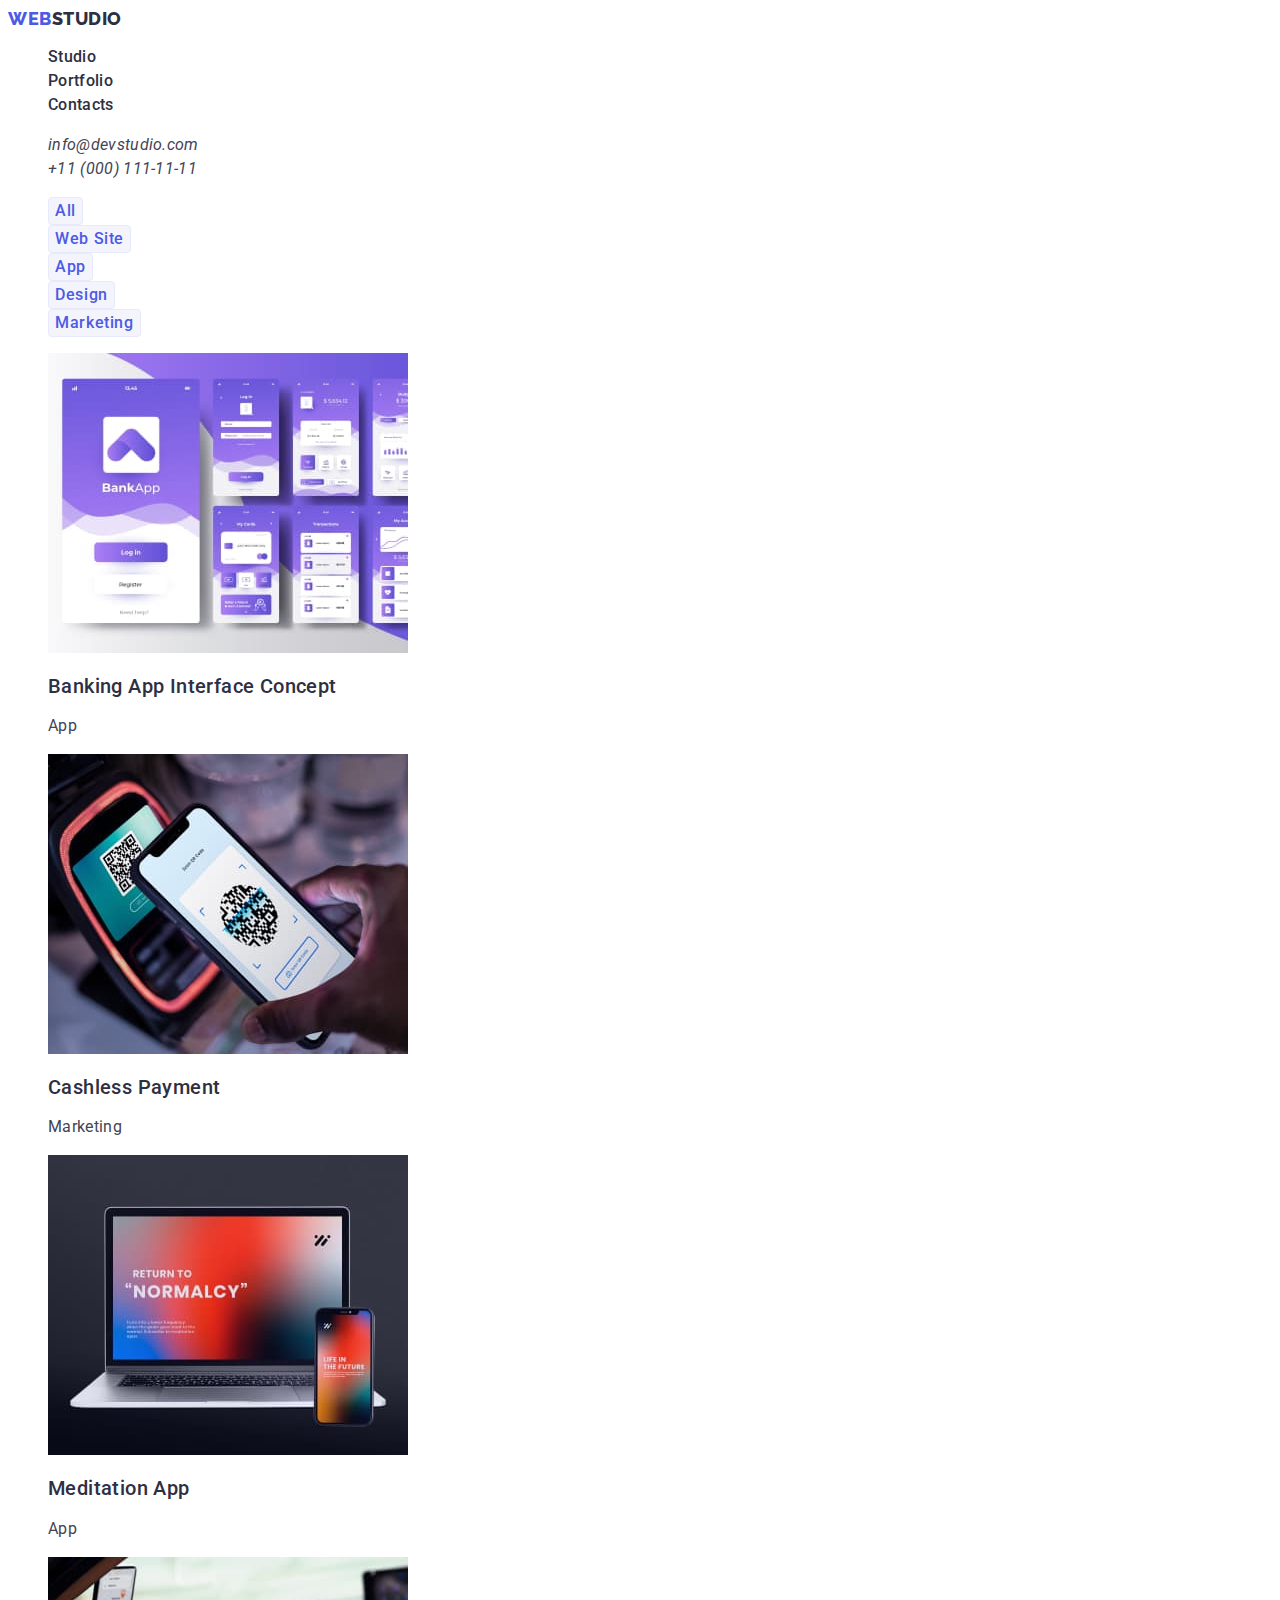
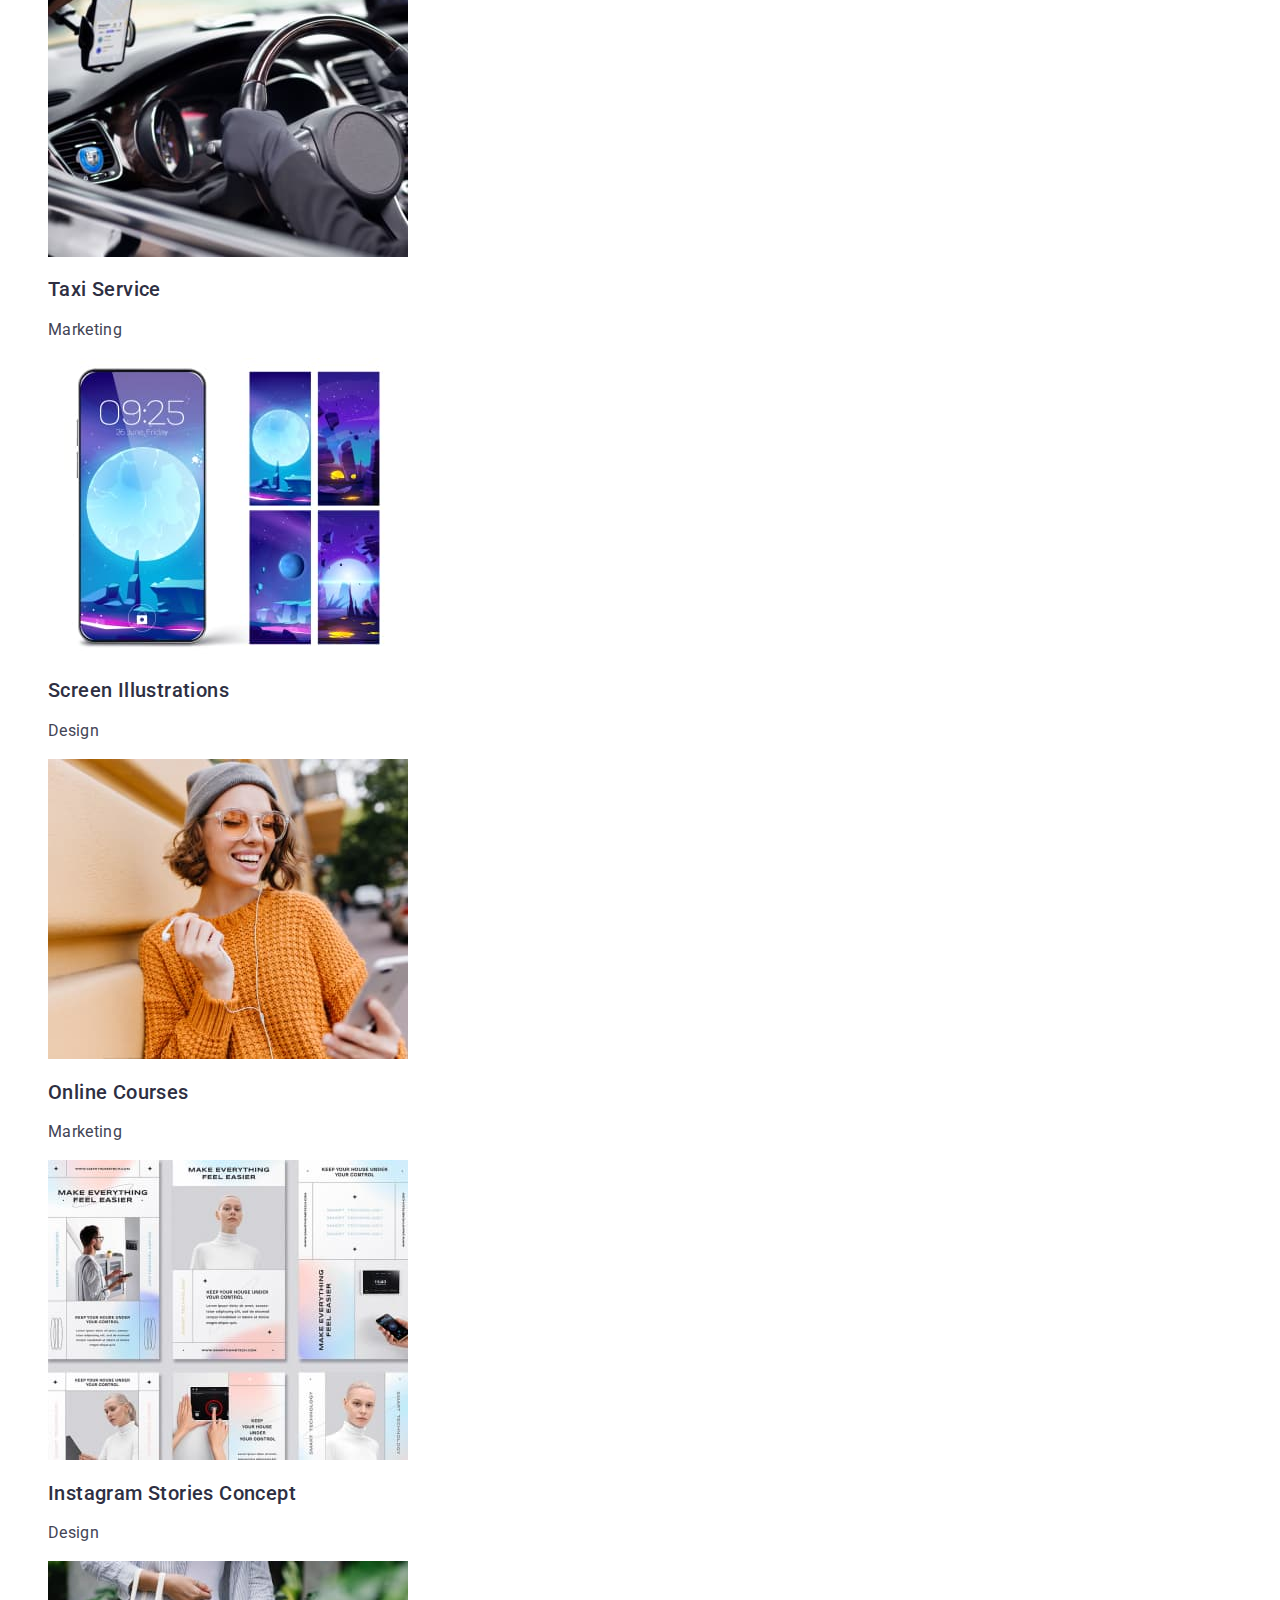
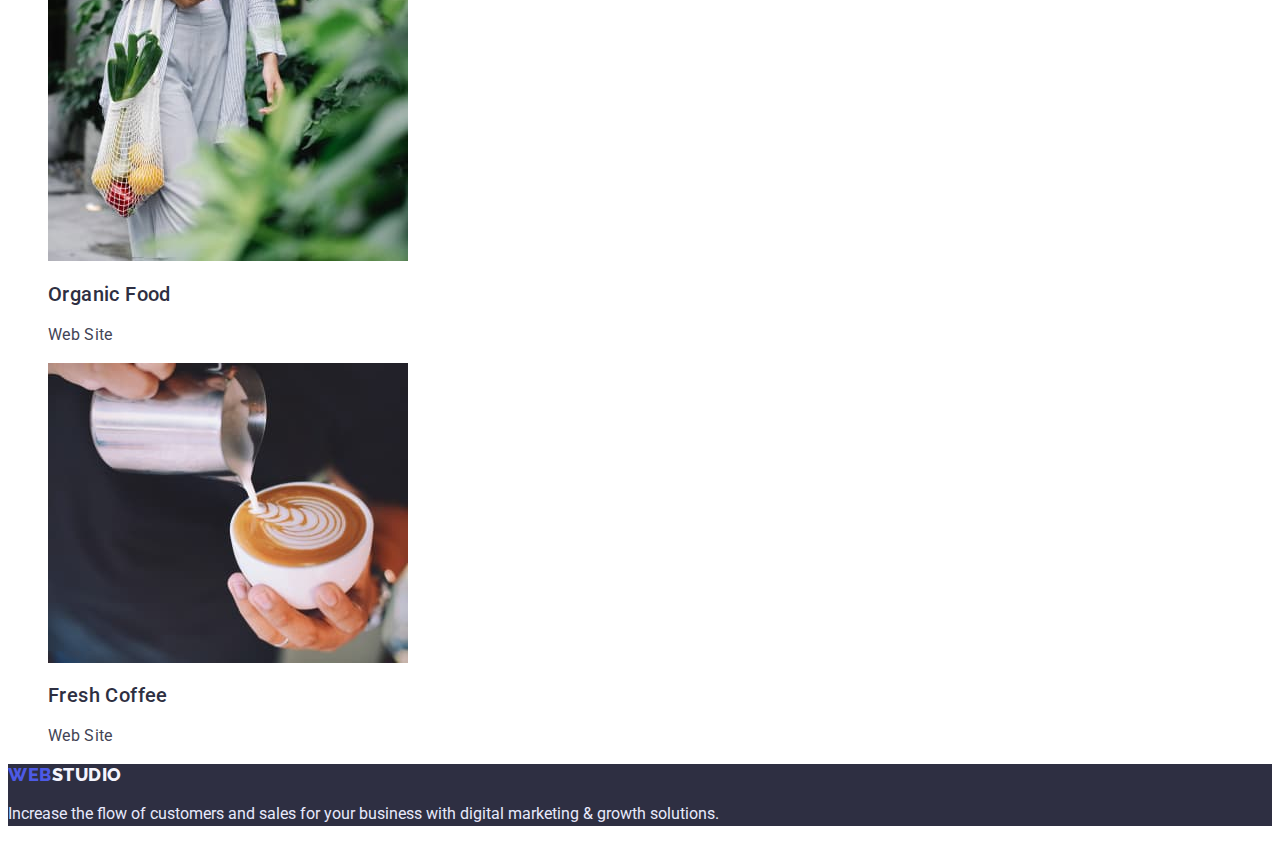
==== portfolio.html @ 69a49c0f "hw3" ====
<!DOCTYPE html>
<html lang="en">
  <head>
    <meta charset="UTF-8" />
    <meta http-equiv="X-UA-Compatible" content="IE=edge" />
    <meta name="viewport" content="width=device-width, initial-scale=1.0" />
    <title>HW</title>
    <link rel="preconnect" href="https://fonts.googleapis.com" />
    <link rel="preconnect" href="https://fonts.gstatic.com" crossorigin />
    <link
      href="https://fonts.googleapis.com/css2?family=Raleway:wght@800&family=Roboto:wght@400;500;700&display=swap"
      rel="stylesheet"
    />
    <link rel="stylesheet" href="./css/styles.css" />
  </head>
  <body>
    <header>
      <nav>
        <a class="logo link" href="./index.html"
          ><span class="web">Web</span><span class="studio">Studio</span></a
        >
        <ul class="header-list list">
          <li><a class="header-link link" href="./index.html">Studio</a></li>
          <li>
            <a class="header-link link" href="./portfolio.html">Portfolio</a>
          </li>
          <li><a class="header-link link" href="./index.html">Contacts</a></li>
        </ul>
      </nav>

      <address class="address">
        <ul class="nav-list list">
          <li class="address-list">
            <a class="header-nav link" href="mailto:info@devstudio.com"
              >info@devstudio.com</a
            >
          </li>
          <li class="address-list">
            <a class="header-nav link" href="tel:+110001111111"
              >+11 (000) 111-11-11</a
            >
          </li>
        </ul>
      </address>
    </header>
    <main>
      <section>
        <h1 hidden>Meditation App</h1>
        <ul class="btn-list list">
          <li>
            <button class="portfolio-btn" type="button">All</button>
          </li>
          <li>
            <button class="portfolio-btn" type="button">Web Site</button>
          </li>
          <li>
            <button class="portfolio-btn" type="button">App</button>
          </li>
          <li>
            <button class="portfolio-btn" type="button">Design</button>
          </li>
          <li>
            <button class="portfolio-btn" type="button">Marketing</button>
          </li>
        </ul>

        <ul class="portfolio-list list">
          <li>
            <a class="portfolio-img link" href="./portfolio.html"
              ><img
                src="./images/section11.jpg"
                alt="App"
                width="360"
                height="300"
              />
              <h2 class="portfolio-text">Banking App Interface Concept</h2>
              <p class="portfolio-p">App</p>
            </a>
          </li>
          <li>
            <a class="portfolio-img link" href="./portfolio.html"
              ><img
                src="./images/section12.jpg"
                alt="Marketing"
                width="360"
                height="300"
              />
              <h2 class="portfolio-text">Cashless Payment</h2>
              <p class="portfolio-p">Marketing</p></a
            >
          </li>
          <li>
            <a class="portfolio-img link" href="./portfolio.html"
              ><img
                src="./images/section13.jpg"
                alt="Meditation"
                width="360"
                height="300"
              />
              <h2 class="portfolio-text">Meditation App</h2>
              <p class="portfolio-p">App</p></a
            >
          </li>
          <li>
            <a class="portfolio-img link" href="./portfolio.html">
              <img
                src="./images/section21.jpg"
                alt="Taxi"
                width="360"
                height="300"
              />
              <h2 class="portfolio-text">Taxi Service</h2>
              <p class="portfolio-p">Marketing</p></a
            >
          </li>
          <li>
            <a class="portfolio-img link" href="./portfolio.html">
              <img
                src="./images/section22.jpg"
                alt="illustration"
                width="360"
                height="300"
              />
              <h2 class="portfolio-text">Screen Illustrations</h2>
              <p class="portfolio-p">Design</p></a
            >
          </li>
          <li>
            <a class="portfolio-img link" href="./portfolio.html"
              ><img
                src="./images/section23.jpg"
                alt="Courses"
                width="360"
                height="300"
              />
              <h2 class="portfolio-text">Online Courses</h2>
              <p class="portfolio-p">Marketing</p></a
            >
          </li>
          <li>
            <a class="portfolio-img link" href="./portfolio.html">
              <img
                src="./images/section31.jpg"
                alt="Stories Concept"
                width="360"
                height="300"
              />
              <h2 class="portfolio-text">Instagram Stories Concept</h2>
              <p class="portfolio-p">Design</p></a
            >
          </li>
          <li>
            <a class="portfolio-img link" href="./portfolio.html">
              <img
                src="./images/section32.jpg"
                alt="Organi Food"
                width="360"
                height="300"
              />
              <h2 class="portfolio-text">Organic Food</h2>
              <p class="portfolio-p">Web Site</p></a
            >
          </li>
          <li>
            <a class="portfolio-img link" href="./portfolio.html">
              <img
                src="./images/section33.jpg"
                alt="Cofee"
                width="360"
                height="300"
              />
              <h2 class="portfolio-text">Fresh Coffee</h2>
              <p class="portfolio-p">Web Site</p></a
            >
          </li>
        </ul>
      </section>
    </main>

    <footer class="footer">
      <a class="logo link" href="./index.html"
        ><span class="web">Web</span
        ><span class="studio-footer">Studio</span></a
      >
      <p class="footer-p">
        Increase the flow of customers and sales for your business with digital
        marketing & growth solutions.
      </p>
    </footer>
  </body>
</html>
---- css/styles.css ----
body {
  font-family: "Roboto", sans-serif;
  font-style: normal;
  color: #434455;
}

.link {
  text-decoration: none;
}

.list {
  list-style: none;
}

.header {
  font-style: normal;
}

.header-address {
  font-style: normal;
}

.logo {
  font-family: "Raleway", sans-serif;
  font-style: normal;
  font-weight: 800;
  font-size: 18px;
  line-height: 1.17;
  letter-spacing: 0.03em;
  text-transform: uppercase;
  color: #4d5ae5;
}

.studio {
  font-family: "Raleway", sans-serif;
  font-weight: 800;
  font-size: 18px;
  line-height: 1.17;
  letter-spacing: 0.03em;
  text-transform: uppercase;
  color: #2e2f42;
}

.header-link {
  font-weight: 500;
  font-size: 16px;
  line-height: 1.5;
  letter-spacing: 0.02em;
  color: #2e2f42;
}

.header-link:hover {
  color: #404bbf;
}

.header-link:focus {
  color: #404bbf;
}

.header-nav {
  font-weight: 400;
  font-size: 16px;
  line-height: 1.5;
  letter-spacing: 0.02em;
  color: #434455;
}

.header-nav:hover {
  color: #404bbf;
}

.header-nav:focus {
  color: #404bbf;
}

.hero {
  background-color: #2e2f42;
}
.hero-tittle {
  font-weight: 700;
  font-size: 56px;
  line-height: 1.07;
  letter-spacing: 0.02em;
  text-align: center;
  color: #ffffff;
}
.btn-hero {
  font-family:"Roboto",sans-serif;
  font-weight: 500;
  font-size: 16px;
  line-height: 1.5;
  display: flex;
  align-items: center;
  letter-spacing: 0.04em;
  cursor: pointer;
  color: #ffffff;
  background-color: #4d5ae5;
  box-shadow: 0px 4px 4px rgba(0, 0, 0, 0.15);
  border-radius: 4px;
}

.btn-hero:is(:hover, :focus) {
  background-color: #404bbf;
}

.strat-tittle {
  font-weight: 500;
  font-size: 20px;
  line-height: 1.2;
  letter-spacing: 0.02em;
  color: #2e2f42;
}

.strat-p {
  font-weight: 400;
  font-size: 16px;
  line-height: 1.5;
  letter-spacing: 0.02em;
  color: #434455;
}

.what-tittle {
  font-weight: 700;
  font-size: 36px;
  line-height: 1.11;
  letter-spacing: 0.02em;
  text-align: center;
  text-transform: capitalize;
  color: #2e2f42;
}

.team {
  background-color: #f4f4fd;
}

.team-list-tittle {
  background: #ffffff;
  box-shadow: 0px 1px 6px rgba(46, 47, 66, 0.08),
    0px 1px 1px rgba(46, 47, 66, 0.16), 0px 2px 1px rgba(46, 47, 66, 0.08);
  border-radius: 0px 0px 4px 4px;
}

.team-tittle {
  font-weight: 700;
  font-size: 36px;
  line-height: 1.11;
  text-align: center;
  letter-spacing: 0.02em;
  text-transform: capitalize;
  color: #2e2f42;
}

.team-name {
  font-weight: 500;
  font-size: 20px;
  line-height: 1.2;
  letter-spacing: 0.02em;
  color: #2e2f42;
}

.team-p {
  font-weight: 400;
  font-size: 16px;
  line-height: 1.5;
  letter-spacing: 0.02em;
  color: #434455;
}

.footer {
  background-color: #2e2f42;
}

.studio-footer {
  font-weight: 800;
  font-size: 18px;
  line-height: 1.16;
  color: #f4f4fd;
}

.footer-p {
  font-weight: 400;
  font-size: 16px;
  line-height: 1.5;
  color: #e7e9fc;
}

.portfolio-btn {
  font-family:"Roboto",sans-serif;
  font-weight: 500;
  font-size: 16px;
  line-height: 1.5;
  letter-spacing: 0.04em;
  cursor: pointer;
  color: #4d5ae5;
  background: #f4f4fd;
  border: 1px solid #e7e9fc;
  border-radius: 4px;
}

.portfolio-btn:is(:hover, :focus) {
  color: #f4f4fd;
  background-color: #404bbf;
}

.portfolio-text {
  font-weight: 500;
  font-size: 20px;
  line-height: 1.2;
  letter-spacing: 0.02em;
  color: #2e2f42;
}

.portfolio-p {
  font-weight: 400;
  font-size: 16px;
  line-height: 1.5;
  letter-spacing: 0.02em;
  color: #434455;
}

.meditation-tittle {
  letter-spacing: 0.02em;
}
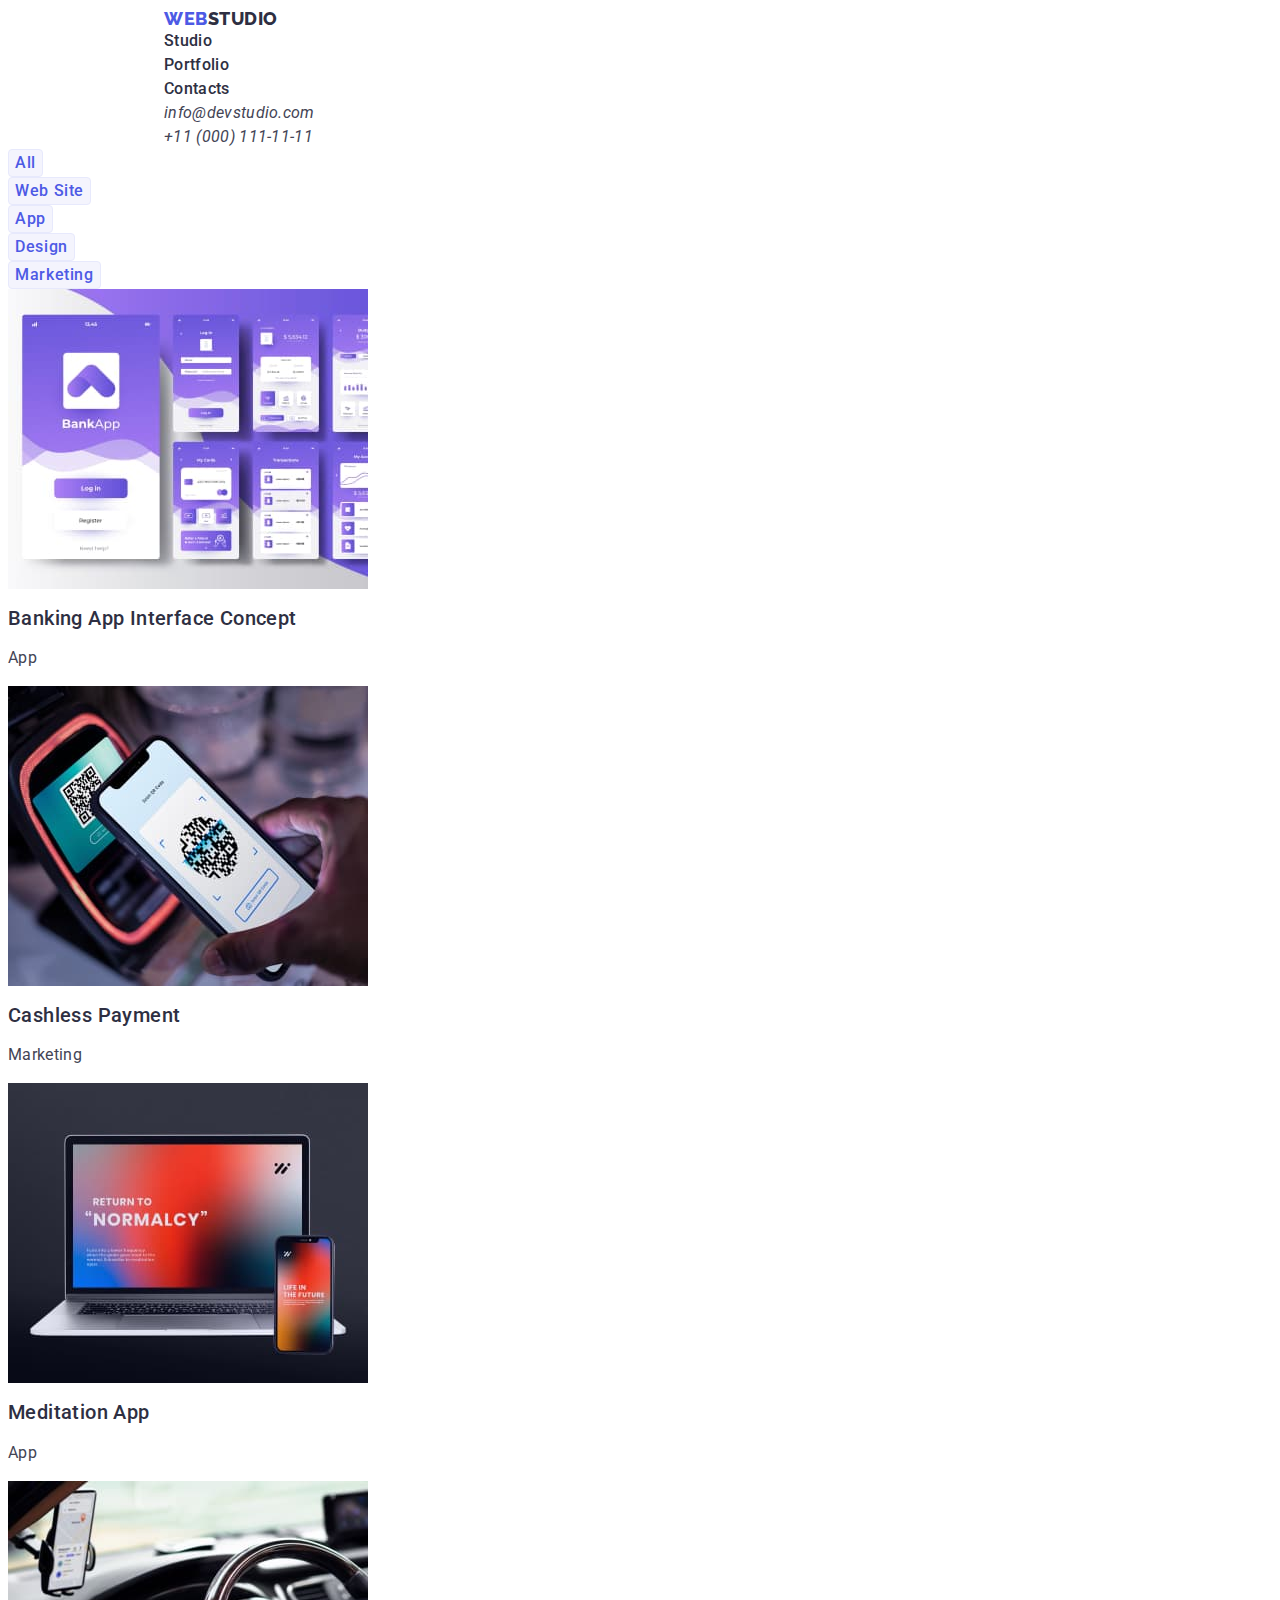
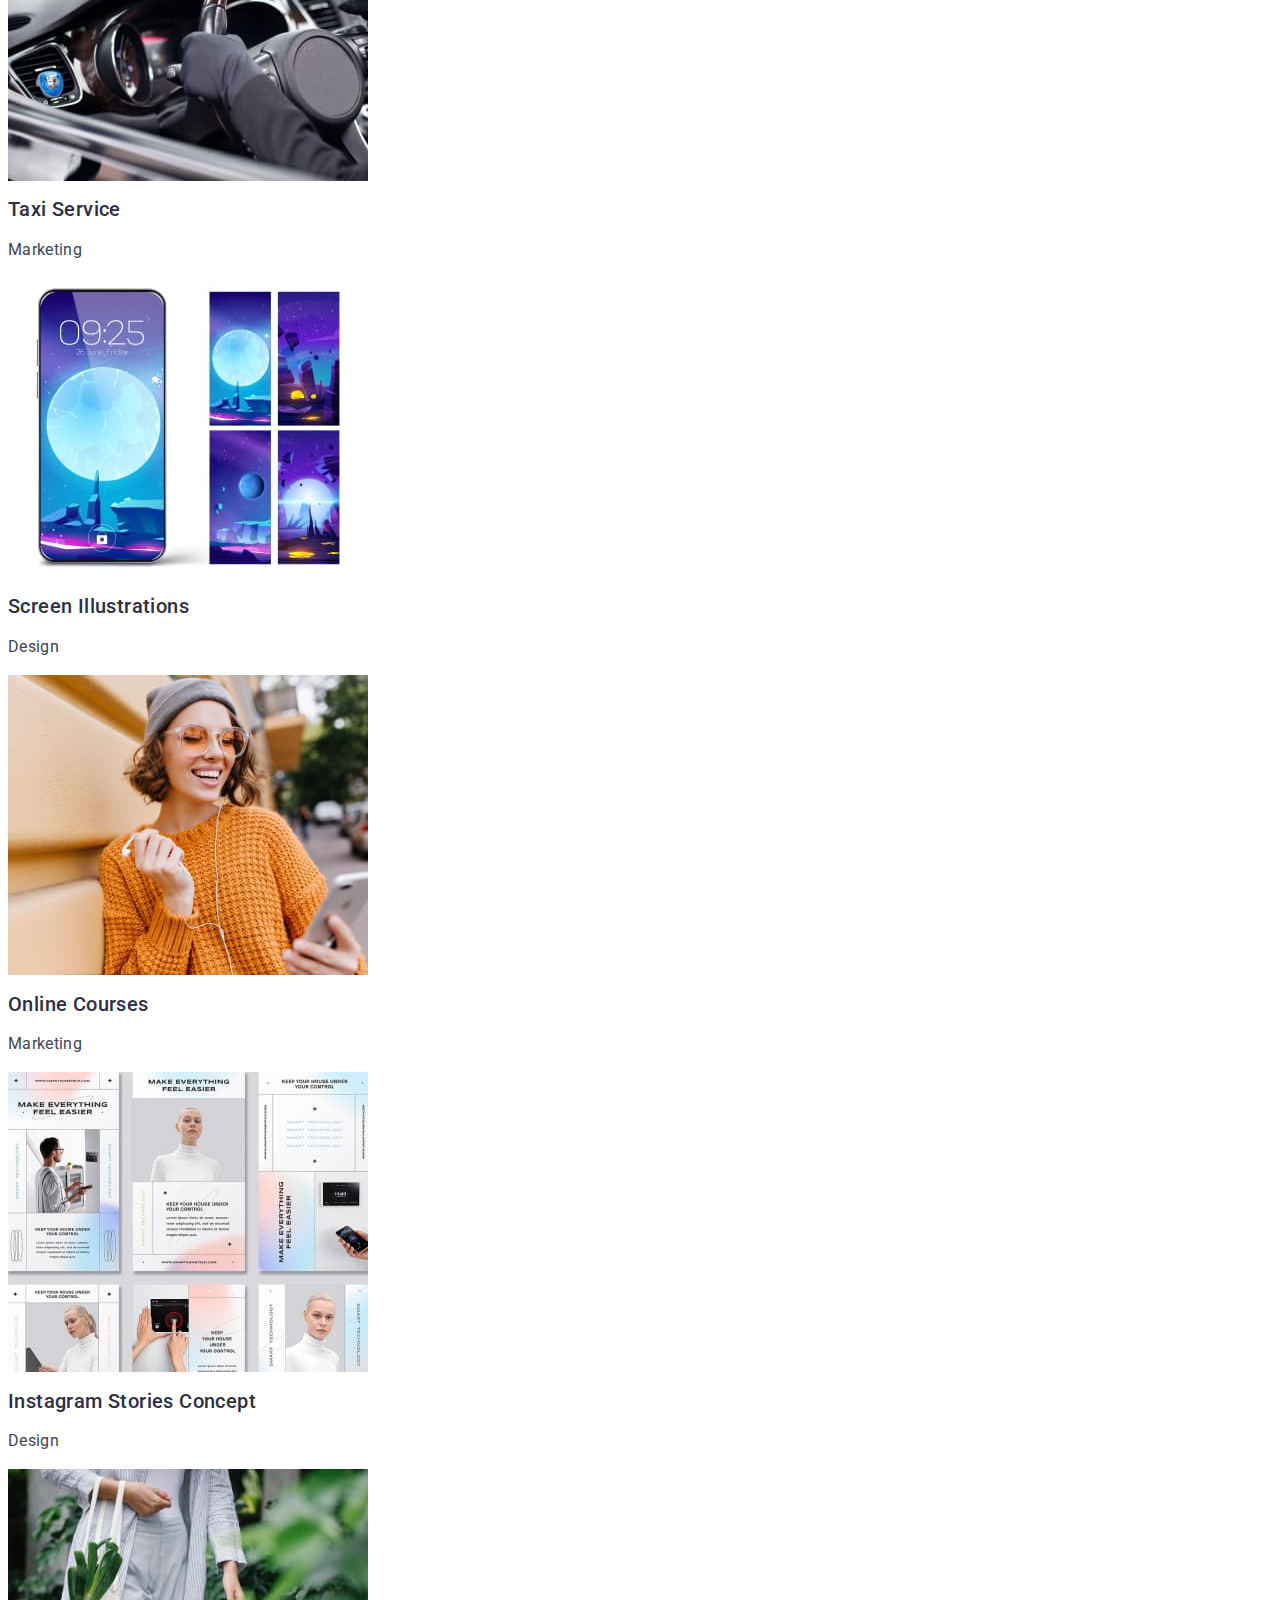
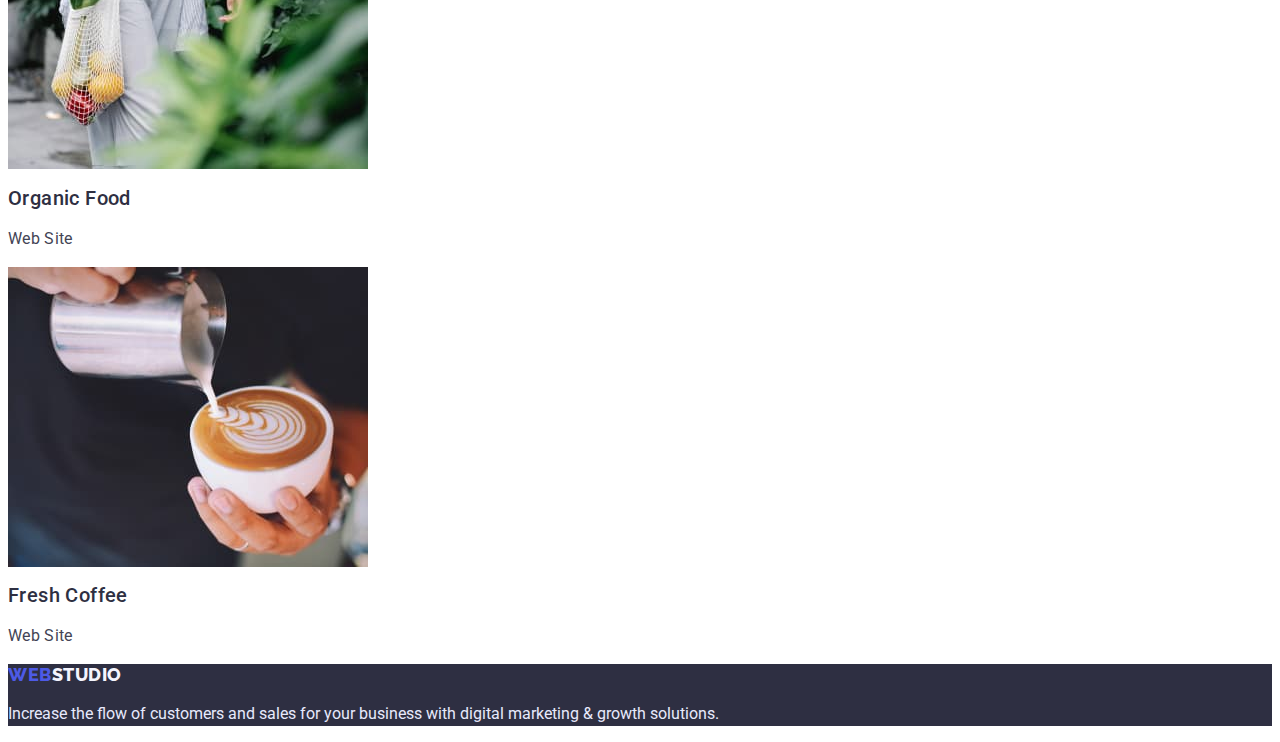
==== commit 6ba3cb97: "hw3" ====
--- a/portfolio.html
+++ b/portfolio.html
@@ -15,6 +15,7 @@
   </head>
   <body>
     <header>
+      <div class="container">
       <nav>
         <a class="logo link" href="./index.html"
           ><span class="web">Web</span><span class="studio">Studio</span></a
@@ -42,6 +43,7 @@
           </li>
         </ul>
       </address>
+    </div>
     </header>
     <main>
       <section>
--- a/css/styles.css
+++ b/css/styles.css
@@ -12,8 +12,32 @@
   list-style: none;
 }
 
+p, h1, h2, h3, h4, h5, h6, {
+  margin: 0;
+}
+
+ul {
+  padding-left: 0;
+  margin: 0;
+}
+
+img {
+  display: block;
+}
+                                               /*ПАДИНГИ!!!!!*/
+.container {
+  width: 1440px;
+  padding-left: 156px;
+  padding-right: 156px;
+  margin-right: 0 auto;
+  margin-left: 0 auto;
+}
+
+
 .header {
   font-style: normal;
+  padding-top: 24px;
+  padding-bottom: 24px;
 }
 
 .header-address {
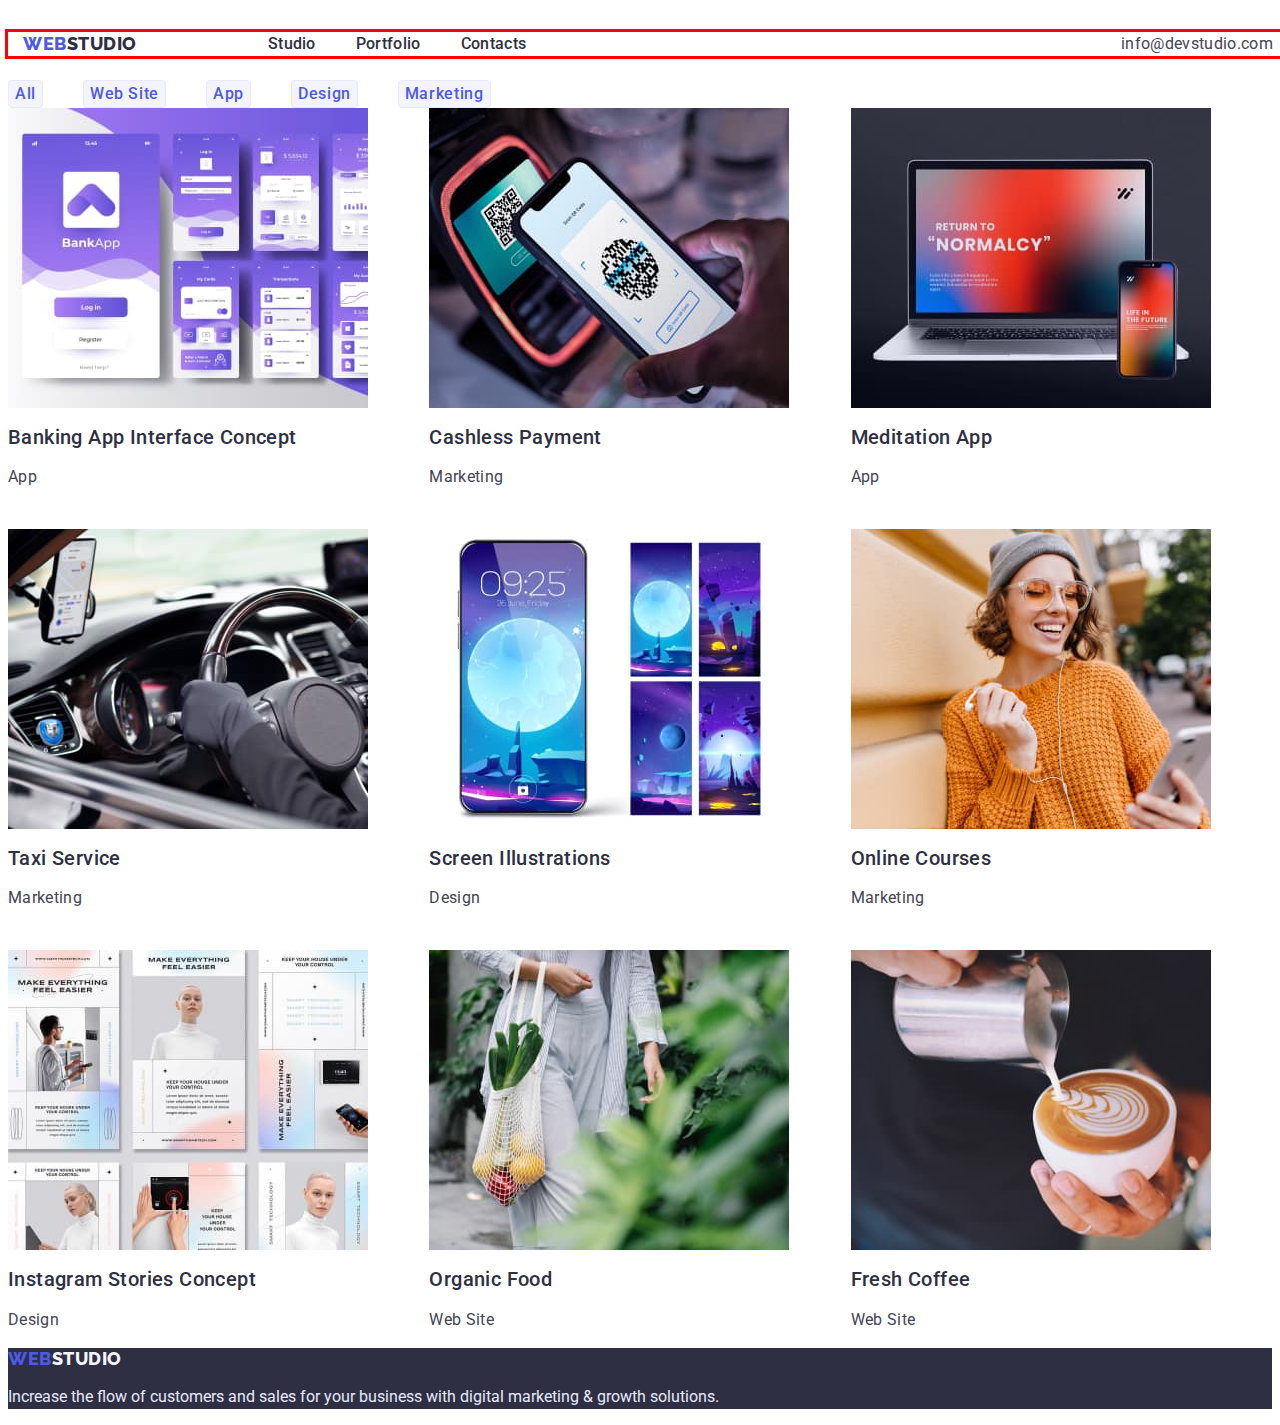
==== commit 1aabcbe4: "hw3" ====
--- a/portfolio.html
+++ b/portfolio.html
@@ -14,9 +14,9 @@
     <link rel="stylesheet" href="./css/styles.css" />
   </head>
   <body>
-    <header>
-      <div class="container">
-      <nav>
+    <header class="header">
+      <div class="container header-cont">
+      <nav class="nav">
         <a class="logo link" href="./index.html"
           ><span class="web">Web</span><span class="studio">Studio</span></a
         >
@@ -29,7 +29,7 @@
         </ul>
       </nav>
 
-      <address class="address">
+      <address class="header-address">
         <ul class="nav-list list">
           <li class="address-list">
             <a class="header-nav link" href="mailto:info@devstudio.com"
@@ -67,7 +67,7 @@
         </ul>
 
         <ul class="portfolio-list list">
-          <li>
+          <li class="portfolio-list-item">
             <a class="portfolio-img link" href="./portfolio.html"
               ><img
                 src="./images/section11.jpg"
@@ -79,7 +79,7 @@
               <p class="portfolio-p">App</p>
             </a>
           </li>
-          <li>
+          <li class="portfolio-list-item">
             <a class="portfolio-img link" href="./portfolio.html"
               ><img
                 src="./images/section12.jpg"
@@ -91,7 +91,7 @@
               <p class="portfolio-p">Marketing</p></a
             >
           </li>
-          <li>
+          <li class="portfolio-list-item">
             <a class="portfolio-img link" href="./portfolio.html"
               ><img
                 src="./images/section13.jpg"
@@ -103,7 +103,7 @@
               <p class="portfolio-p">App</p></a
             >
           </li>
-          <li>
+          <li class="portfolio-list-item">
             <a class="portfolio-img link" href="./portfolio.html">
               <img
                 src="./images/section21.jpg"
@@ -115,7 +115,7 @@
               <p class="portfolio-p">Marketing</p></a
             >
           </li>
-          <li>
+          <li class="portfolio-list-item">
             <a class="portfolio-img link" href="./portfolio.html">
               <img
                 src="./images/section22.jpg"
@@ -127,7 +127,7 @@
               <p class="portfolio-p">Design</p></a
             >
           </li>
-          <li>
+          <li class="portfolio-list-item">
             <a class="portfolio-img link" href="./portfolio.html"
               ><img
                 src="./images/section23.jpg"
@@ -139,7 +139,7 @@
               <p class="portfolio-p">Marketing</p></a
             >
           </li>
-          <li>
+          <li class="portfolio-list-item">
             <a class="portfolio-img link" href="./portfolio.html">
               <img
                 src="./images/section31.jpg"
@@ -151,7 +151,7 @@
               <p class="portfolio-p">Design</p></a
             >
           </li>
-          <li>
+          <li class="portfolio-list-item">
             <a class="portfolio-img link" href="./portfolio.html">
               <img
                 src="./images/section32.jpg"
@@ -163,7 +163,7 @@
               <p class="portfolio-p">Web Site</p></a
             >
           </li>
-          <li>
+          <li class="portfolio-list-item">
             <a class="portfolio-img link" href="./portfolio.html">
               <img
                 src="./images/section33.jpg"
--- a/css/styles.css
+++ b/css/styles.css
@@ -24,13 +24,13 @@
 img {
   display: block;
 }
-                                               /*ПАДИНГИ!!!!!*/
+
 .container {
   width: 1440px;
-  padding-left: 156px;
-  padding-right: 156px;
-  margin-right: 0 auto;
-  margin-left: 0 auto;
+  padding-left: 15px;
+  padding-right: 15px;
+  margin: 0 auto;
+  outline: solid red;
 }
 
 
@@ -40,8 +40,22 @@
   padding-bottom: 24px;
 }
 
+.header-address-item{
+  display: flex;
+}
+
 .header-address {
-  font-style: normal;
+
+}
+
+.header-cont {
+  display: flex;
+}
+
+.nav {
+  display: flex;
+  align-items: center;
+margin-right: auto;
 }
 
 .logo {
@@ -53,6 +67,7 @@
   letter-spacing: 0.03em;
   text-transform: uppercase;
   color: #4d5ae5;
+  margin-right: 131px;
 }
 
 .studio {
@@ -65,6 +80,11 @@
   color: #2e2f42;
 }
 
+.list {
+  display: flex;
+  gap: 40px;
+}
+
 .header-link {
   font-weight: 500;
   font-size: 16px;
@@ -97,24 +117,43 @@
   color: #404bbf;
 }
 
+.header-address {
+  font-family: 'Roboto';
+font-style: normal;
+font-weight: 400;
+font-size: 16px;
+line-height: 24px;
+letter-spacing: 0.02em;
+color: #434455;
+}
+
 .hero {
   background-color: #2e2f42;
+  margin: 0 auto;
+  padding-top: 188px;
+  padding-bottom: 292px;
 }
 .hero-tittle {
+  max-width: 496px;
   font-weight: 700;
   font-size: 56px;
   line-height: 1.07;
   letter-spacing: 0.02em;
+  color: #ffffff;
   text-align: center;
-  color: #ffffff;
-}
+  margin: 0 auto;
+}
+
 .btn-hero {
   font-family:"Roboto",sans-serif;
-  font-weight: 500;
-  font-size: 16px;
-  line-height: 1.5;
-  display: flex;
-  align-items: center;
+  display: block;
+  margin: 0 auto;
+  margin-top: 48px;
+  min-width: 169px;
+  height: 56px;
+  font-weight: 500;
+  font-size: 16px;
+  line-height: 1.5;
   letter-spacing: 0.04em;
   cursor: pointer;
   color: #ffffff;
@@ -127,6 +166,11 @@
   background-color: #404bbf;
 }
 
+.strategy {
+  padding-top: 120px;
+  padding-bottom: 120px;
+}
+
 .strat-tittle {
   font-weight: 500;
   font-size: 20px;
@@ -135,22 +179,46 @@
   color: #2e2f42;
 }
 
+.strat-list {
+  gap: 24px;
+  justify-content: center;
+
+}
+
+.strat-list-item {
+  max-width: 264px;
+}
+
 .strat-p {
   font-weight: 400;
   font-size: 16px;
   line-height: 1.5;
   letter-spacing: 0.02em;
   color: #434455;
+}
+
+.what {
+  padding-bottom: 120px;
 }
 
 .what-tittle {
   font-weight: 700;
   font-size: 36px;
+  margin-bottom: 72px;
   line-height: 1.11;
   letter-spacing: 0.02em;
   text-align: center;
   text-transform: capitalize;
   color: #2e2f42;
+}
+
+.what-list {
+  gap: 24px;
+  justify-content: center;
+}
+
+.what-list-item {
+ 
 }
 
 .team {
@@ -162,9 +230,12 @@
   box-shadow: 0px 1px 6px rgba(46, 47, 66, 0.08),
     0px 1px 1px rgba(46, 47, 66, 0.16), 0px 2px 1px rgba(46, 47, 66, 0.08);
   border-radius: 0px 0px 4px 4px;
+  margin-bottom: 120px;
 }
 
 .team-tittle {
+  padding-top: 120px;
+  padding-bottom: 72px;
   font-weight: 700;
   font-size: 36px;
   line-height: 1.11;
@@ -174,7 +245,16 @@
   color: #2e2f42;
 }
 
+.team-list {
+  justify-content: center;
+  gap: 24px;
+}
+
 .team-name {
+  display: flex;
+  flex-direction: column;
+  justify-content: center;
+  align-items: center;
   font-weight: 500;
   font-size: 20px;
   line-height: 1.2;
@@ -183,6 +263,10 @@
 }
 
 .team-p {
+  display: flex;
+  flex-direction: column;
+  justify-content: center;
+  align-items: center;
   font-weight: 400;
   font-size: 16px;
   line-height: 1.5;
@@ -193,6 +277,7 @@
 .footer {
   background-color: #2e2f42;
 }
+
 
 .studio-footer {
   font-weight: 800;
@@ -202,10 +287,16 @@
 }
 
 .footer-p {
+  max-width: 264;
   font-weight: 400;
   font-size: 16px;
   line-height: 1.5;
   color: #e7e9fc;
+}
+
+.btn-list {
+
+  margin: 0 auto;
 }
 
 .portfolio-btn {
@@ -221,6 +312,17 @@
   border-radius: 4px;
 }
 
+
+.portfolio-list {
+display: flex;
+flex-wrap: wrap;
+gap: 24px;
+}
+
+.portfolio-list-item {
+  width: calc((100% - 72px) / 3);
+}
+
 .portfolio-btn:is(:hover, :focus) {
   color: #f4f4fd;
   background-color: #404bbf;
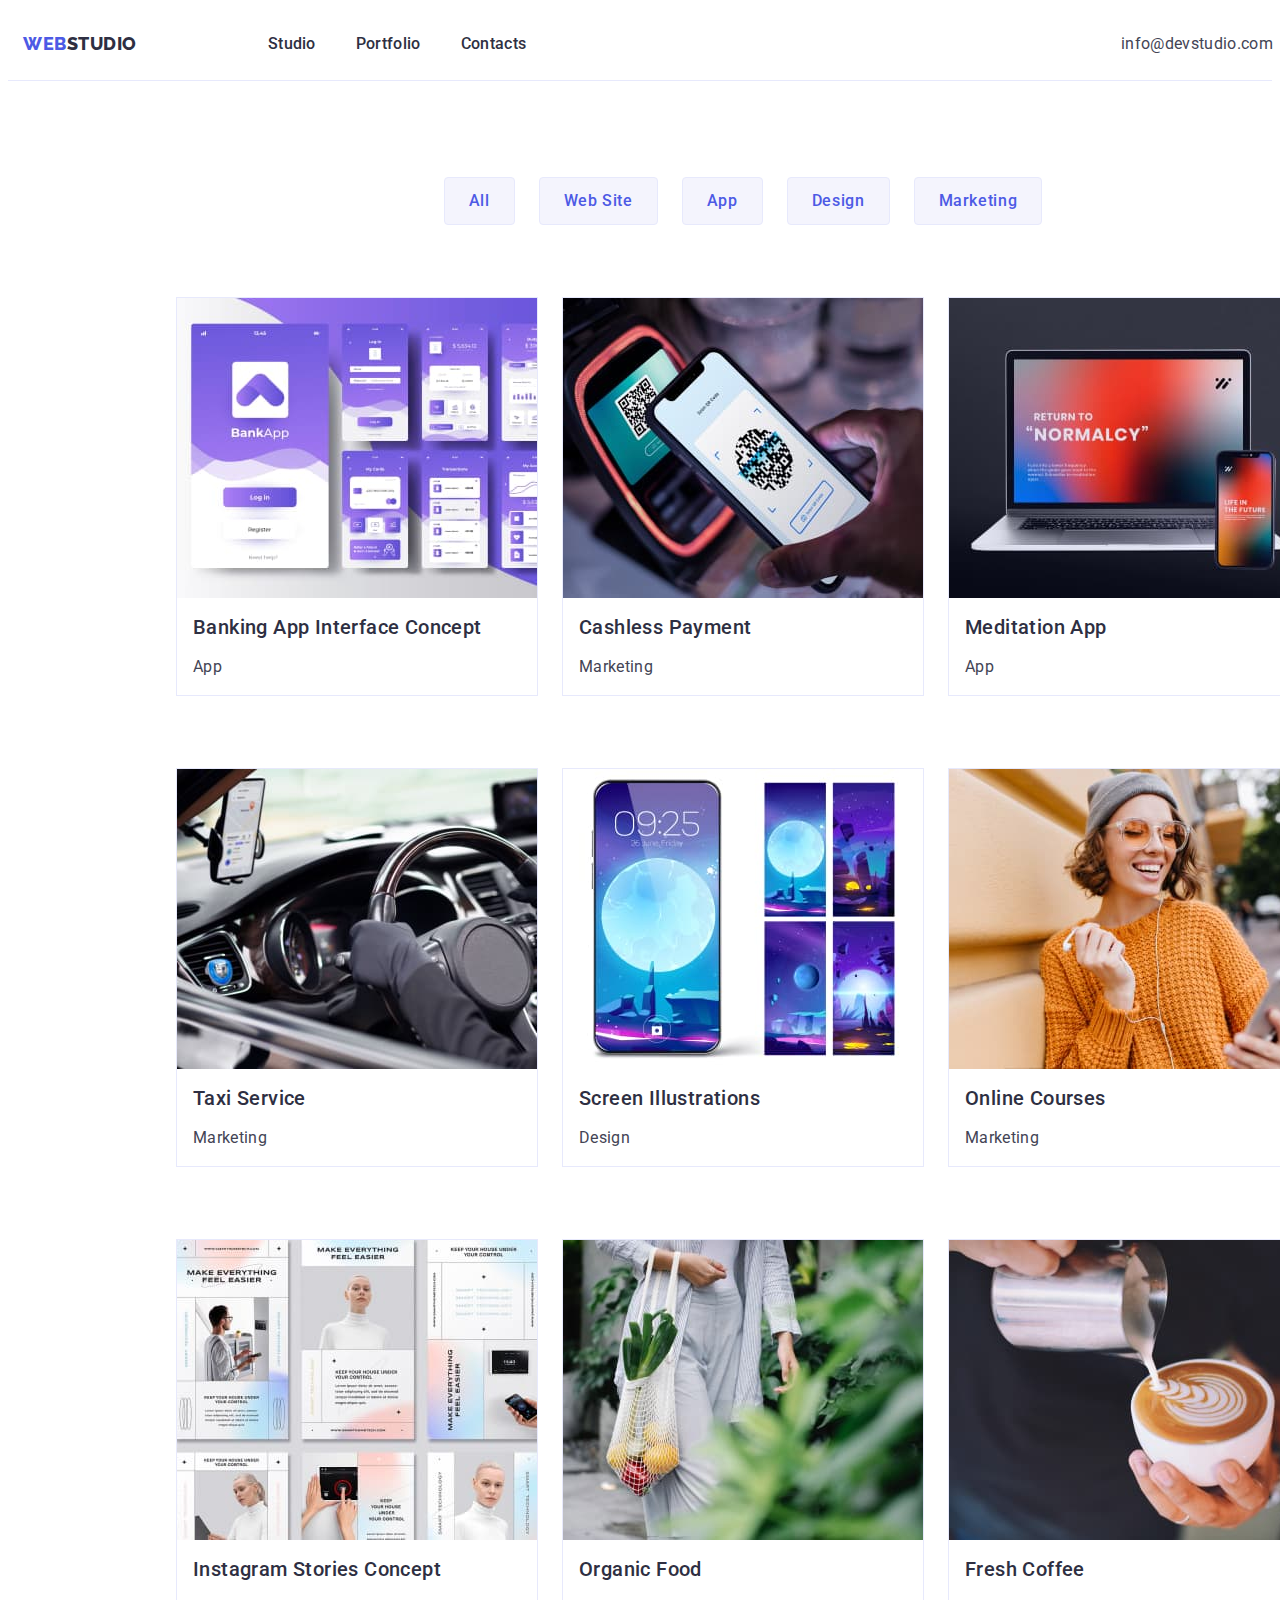
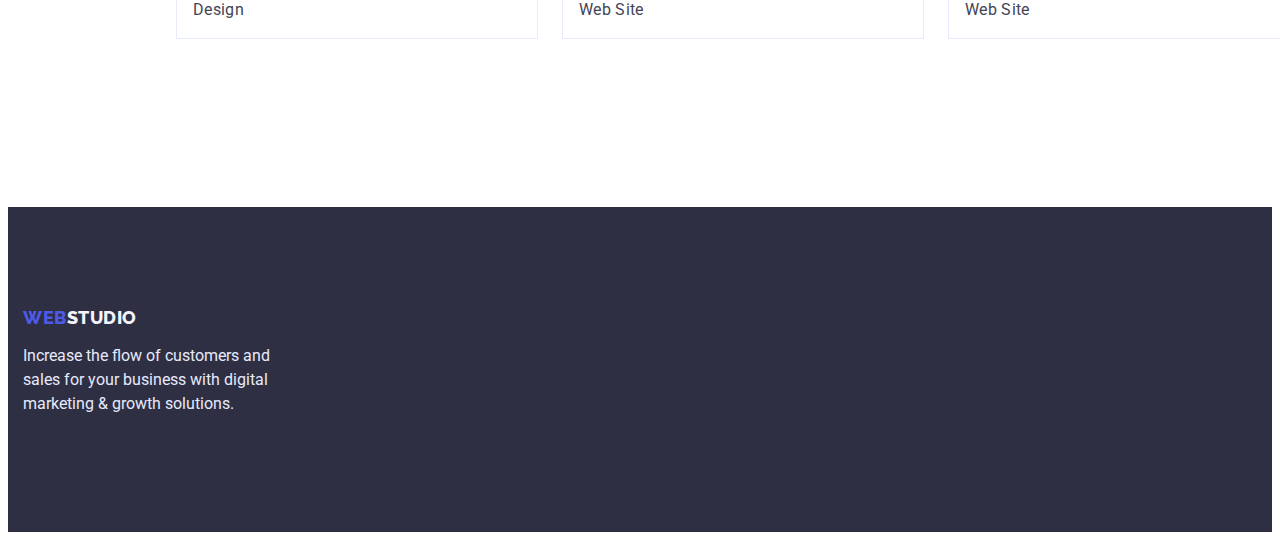
==== commit ff6bdc09: "hw3" ====
--- a/portfolio.html
+++ b/portfolio.html
@@ -47,6 +47,7 @@
     </header>
     <main>
       <section>
+        <div class="container">
         <h1 hidden>Meditation App</h1>
         <ul class="btn-list list">
           <li>
@@ -65,7 +66,8 @@
             <button class="portfolio-btn" type="button">Marketing</button>
           </li>
         </ul>
-
+      </div>
+<div class="container">
         <ul class="portfolio-list list">
           <li class="portfolio-list-item">
             <a class="portfolio-img link" href="./portfolio.html"
@@ -176,10 +178,12 @@
             >
           </li>
         </ul>
+      </div>
       </section>
     </main>
 
     <footer class="footer">
+      <div class="container footer-cont">
       <a class="logo link" href="./index.html"
         ><span class="web">Web</span
         ><span class="studio-footer">Studio</span></a
@@ -188,6 +192,7 @@
         Increase the flow of customers and sales for your business with digital
         marketing & growth solutions.
       </p>
+    </div>
     </footer>
   </body>
 </html>
--- a/css/styles.css
+++ b/css/styles.css
@@ -30,7 +30,7 @@
   padding-left: 15px;
   padding-right: 15px;
   margin: 0 auto;
-  outline: solid red;
+  
 }
 
 
@@ -38,6 +38,7 @@
   font-style: normal;
   padding-top: 24px;
   padding-bottom: 24px;
+  border-bottom: 1px solid #E7E9FC;
 }
 
 .header-address-item{
@@ -286,16 +287,26 @@
   color: #f4f4fd;
 }
 
+.footer-cont {
+  max-width: 264;
+  padding-top: 100px;
+  padding-bottom: 100px;
+}
+
 .footer-p {
-  max-width: 264;
-  font-weight: 400;
-  font-size: 16px;
-  line-height: 1.5;
+  max-width: 264px;
+  font-weight: 400;
+  font-size: 16px;
+  line-height: 1.5;
+  margin-top: 16px;
   color: #e7e9fc;
 }
 
 .btn-list {
-
+justify-content: center;
+gap: 24px;
+padding-top: 96px;
+padding-bottom: 72px;
   margin: 0 auto;
 }
 
@@ -303,6 +314,12 @@
   font-family:"Roboto",sans-serif;
   font-weight: 500;
   font-size: 16px;
+  height: 48px;
+  display: flex;
+flex-direction: row;
+justify-content: center;
+align-items: center;
+padding: 12px 24px;
   line-height: 1.5;
   letter-spacing: 0.04em;
   cursor: pointer;
@@ -314,13 +331,16 @@
 
 
 .portfolio-list {
-display: flex;
-flex-wrap: wrap;
-gap: 24px;
+  justify-content: center;
+  display: flex;
+  flex-wrap: wrap;
+  padding-bottom: 120px;
+  gap: 24px;
 }
 
 .portfolio-list-item {
-  width: calc((100% - 72px) / 3);
+  margin-bottom: 48px;
+  border: 1px solid #E7E9FC;
 }
 
 .portfolio-btn:is(:hover, :focus) {
@@ -330,6 +350,7 @@
 
 .portfolio-text {
   font-weight: 500;
+  margin-left: 16px;
   font-size: 20px;
   line-height: 1.2;
   letter-spacing: 0.02em;
@@ -338,6 +359,8 @@
 
 .portfolio-p {
   font-weight: 400;
+  margin-top: 8px;
+  margin-left: 16px;
   font-size: 16px;
   line-height: 1.5;
   letter-spacing: 0.02em;
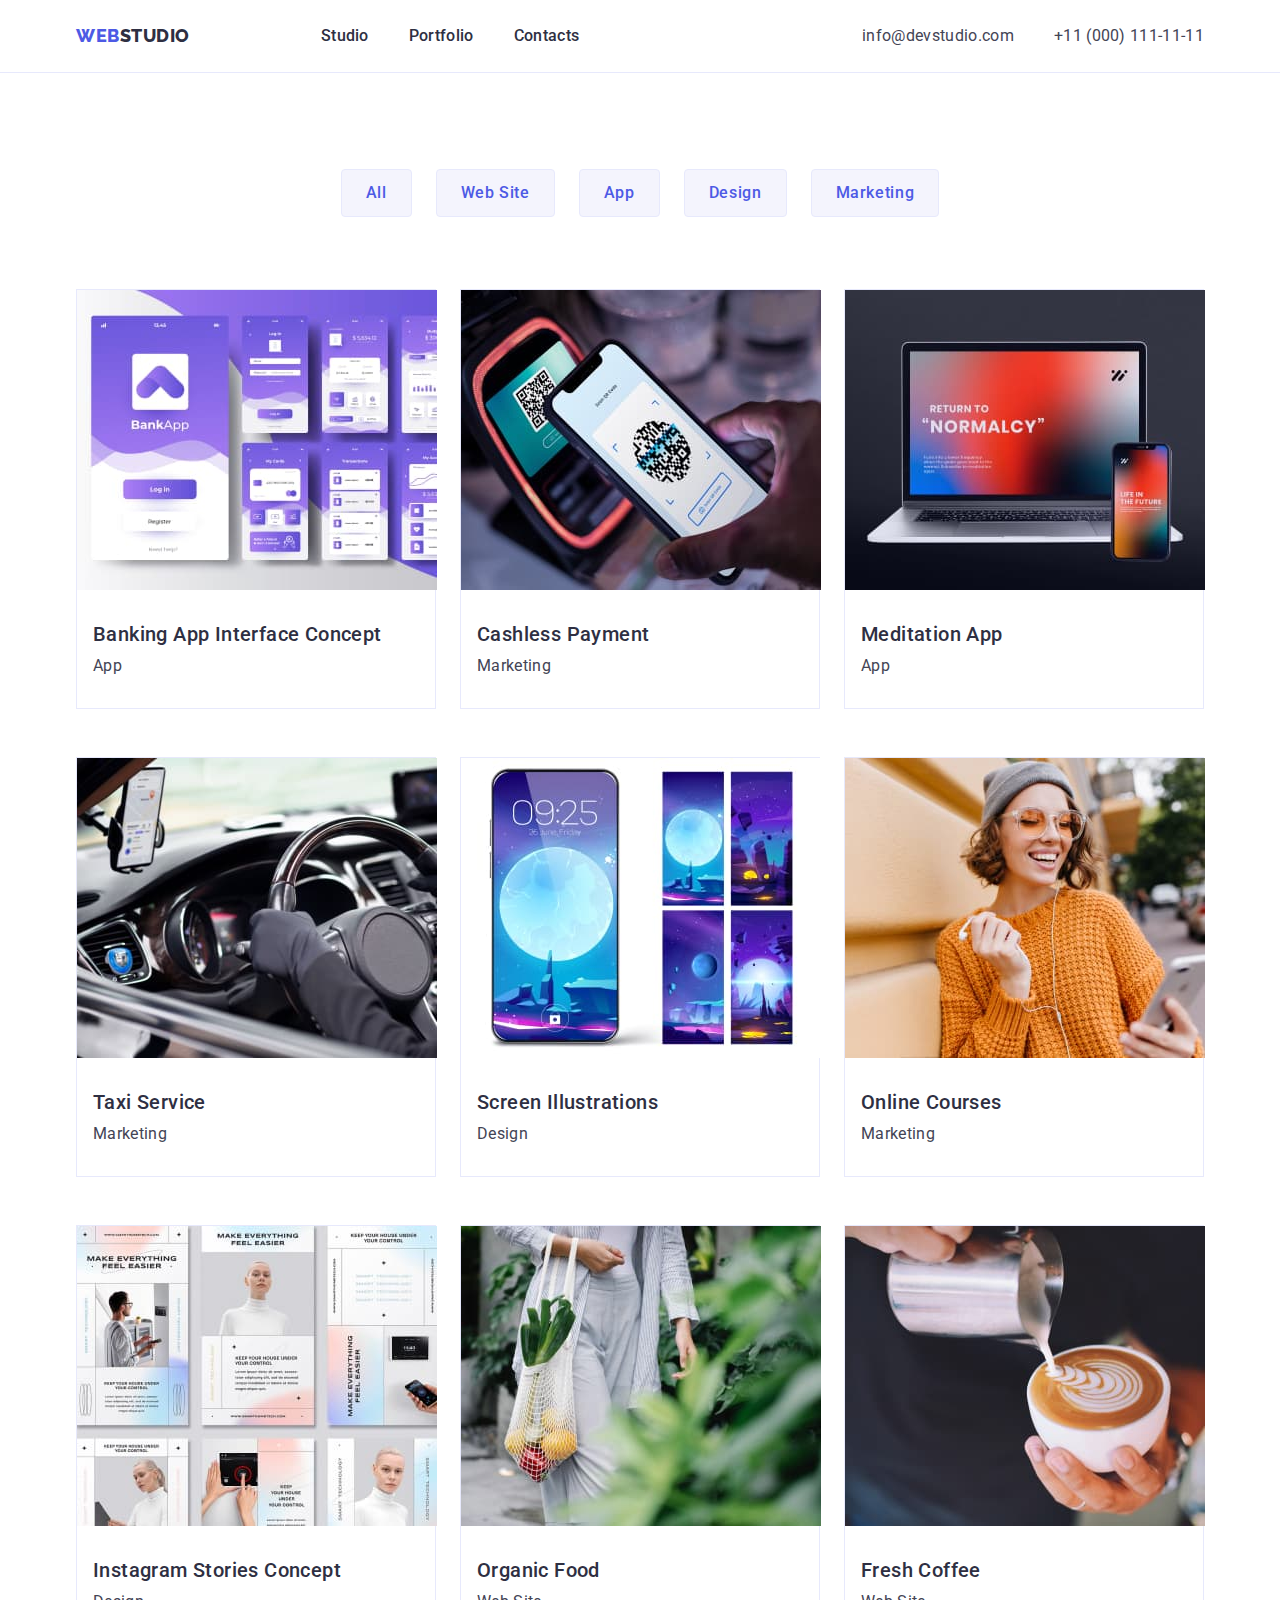
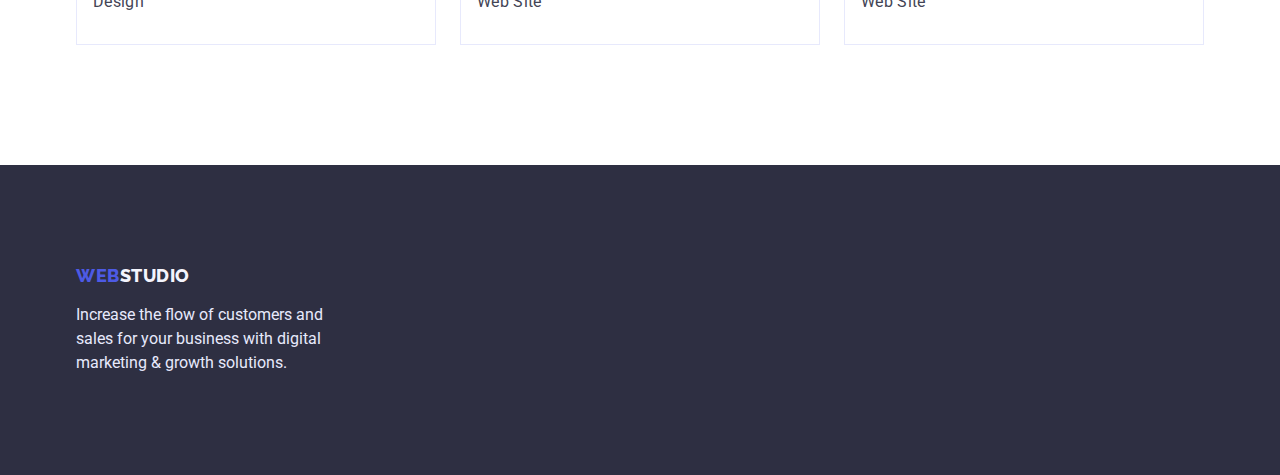
==== commit 7a2bb2f3: "hw3-fix" ====
--- a/portfolio.html
+++ b/portfolio.html
@@ -5,6 +5,7 @@
     <meta http-equiv="X-UA-Compatible" content="IE=edge" />
     <meta name="viewport" content="width=device-width, initial-scale=1.0" />
     <title>HW</title>
+    <link rel="stylesheet" href="./css/modern-normalize.css" />
     <link rel="preconnect" href="https://fonts.googleapis.com" />
     <link rel="preconnect" href="https://fonts.gstatic.com" crossorigin />
     <link
@@ -16,183 +17,183 @@
   <body>
     <header class="header">
       <div class="container header-cont">
-      <nav class="nav">
-        <a class="logo link" href="./index.html"
-          ><span class="web">Web</span><span class="studio">Studio</span></a
-        >
-        <ul class="header-list list">
-          <li><a class="header-link link" href="./index.html">Studio</a></li>
-          <li>
-            <a class="header-link link" href="./portfolio.html">Portfolio</a>
-          </li>
-          <li><a class="header-link link" href="./index.html">Contacts</a></li>
-        </ul>
-      </nav>
+        <nav class="nav">
+          <a class="logo link" href="./index.html"
+            ><span class="web">Web</span><span class="studio">Studio</span></a
+          >
+          <ul class="header-list list">
+            <li><a class="header-link link" href="./index.html">Studio</a></li>
+            <li>
+              <a class="header-link link" href="./portfolio.html">Portfolio</a>
+            </li>
+            <li>
+              <a class="header-link link" href="./index.html">Contacts</a>
+            </li>
+          </ul>
+        </nav>
 
-      <address class="header-address">
-        <ul class="nav-list list">
-          <li class="address-list">
-            <a class="header-nav link" href="mailto:info@devstudio.com"
-              >info@devstudio.com</a
-            >
-          </li>
-          <li class="address-list">
-            <a class="header-nav link" href="tel:+110001111111"
-              >+11 (000) 111-11-11</a
-            >
-          </li>
-        </ul>
-      </address>
-    </div>
+        <address class="header-address">
+          <ul class="nav-list list">
+            <li class="address-list">
+              <a class="header-nav link" href="mailto:info@devstudio.com"
+                >info@devstudio.com</a
+              >
+            </li>
+            <li class="address-list">
+              <a class="header-nav link" href="tel:+110001111111"
+                >+11 (000) 111-11-11</a
+              >
+            </li>
+          </ul>
+        </address>
+      </div>
     </header>
     <main>
       <section>
         <div class="container">
-        <h1 hidden>Meditation App</h1>
-        <ul class="btn-list list">
-          <li>
-            <button class="portfolio-btn" type="button">All</button>
-          </li>
-          <li>
-            <button class="portfolio-btn" type="button">Web Site</button>
-          </li>
-          <li>
-            <button class="portfolio-btn" type="button">App</button>
-          </li>
-          <li>
-            <button class="portfolio-btn" type="button">Design</button>
-          </li>
-          <li>
-            <button class="portfolio-btn" type="button">Marketing</button>
-          </li>
-        </ul>
-      </div>
-<div class="container">
-        <ul class="portfolio-list list">
-          <li class="portfolio-list-item">
-            <a class="portfolio-img link" href="./portfolio.html"
-              ><img
-                src="./images/section11.jpg"
-                alt="App"
-                width="360"
-                height="300"
-              />
-              <h2 class="portfolio-text">Banking App Interface Concept</h2>
-              <p class="portfolio-p">App</p>
-            </a>
-          </li>
-          <li class="portfolio-list-item">
-            <a class="portfolio-img link" href="./portfolio.html"
-              ><img
-                src="./images/section12.jpg"
-                alt="Marketing"
-                width="360"
-                height="300"
-              />
-              <h2 class="portfolio-text">Cashless Payment</h2>
-              <p class="portfolio-p">Marketing</p></a
-            >
-          </li>
-          <li class="portfolio-list-item">
-            <a class="portfolio-img link" href="./portfolio.html"
-              ><img
-                src="./images/section13.jpg"
-                alt="Meditation"
-                width="360"
-                height="300"
-              />
-              <h2 class="portfolio-text">Meditation App</h2>
-              <p class="portfolio-p">App</p></a
-            >
-          </li>
-          <li class="portfolio-list-item">
-            <a class="portfolio-img link" href="./portfolio.html">
-              <img
-                src="./images/section21.jpg"
-                alt="Taxi"
-                width="360"
-                height="300"
-              />
-              <h2 class="portfolio-text">Taxi Service</h2>
-              <p class="portfolio-p">Marketing</p></a
-            >
-          </li>
-          <li class="portfolio-list-item">
-            <a class="portfolio-img link" href="./portfolio.html">
-              <img
-                src="./images/section22.jpg"
-                alt="illustration"
-                width="360"
-                height="300"
-              />
-              <h2 class="portfolio-text">Screen Illustrations</h2>
-              <p class="portfolio-p">Design</p></a
-            >
-          </li>
-          <li class="portfolio-list-item">
-            <a class="portfolio-img link" href="./portfolio.html"
-              ><img
-                src="./images/section23.jpg"
-                alt="Courses"
-                width="360"
-                height="300"
-              />
-              <h2 class="portfolio-text">Online Courses</h2>
-              <p class="portfolio-p">Marketing</p></a
-            >
-          </li>
-          <li class="portfolio-list-item">
-            <a class="portfolio-img link" href="./portfolio.html">
-              <img
-                src="./images/section31.jpg"
-                alt="Stories Concept"
-                width="360"
-                height="300"
-              />
-              <h2 class="portfolio-text">Instagram Stories Concept</h2>
-              <p class="portfolio-p">Design</p></a
-            >
-          </li>
-          <li class="portfolio-list-item">
-            <a class="portfolio-img link" href="./portfolio.html">
-              <img
-                src="./images/section32.jpg"
-                alt="Organi Food"
-                width="360"
-                height="300"
-              />
-              <h2 class="portfolio-text">Organic Food</h2>
-              <p class="portfolio-p">Web Site</p></a
-            >
-          </li>
-          <li class="portfolio-list-item">
-            <a class="portfolio-img link" href="./portfolio.html">
-              <img
-                src="./images/section33.jpg"
-                alt="Cofee"
-                width="360"
-                height="300"
-              />
-              <h2 class="portfolio-text">Fresh Coffee</h2>
-              <p class="portfolio-p">Web Site</p></a
-            >
-          </li>
-        </ul>
-      </div>
+          <h1 hidden>Meditation App</h1>
+          <ul class="btn-list list">
+            <li>
+              <button class="portfolio-btn" type="button">All</button>
+            </li>
+            <li>
+              <button class="portfolio-btn" type="button">Web Site</button>
+            </li>
+            <li>
+              <button class="portfolio-btn" type="button">App</button>
+            </li>
+            <li>
+              <button class="portfolio-btn" type="button">Design</button>
+            </li>
+            <li>
+              <button class="portfolio-btn" type="button">Marketing</button>
+            </li>
+          </ul>
+          <ul class="portfolio-list list">
+            <li class="portfolio-list-item">
+              <a class="portfolio-img link" href="./portfolio.html"
+                ><img
+                  src="./images/section11.jpg"
+                  alt="App"
+                  width="360"
+                  height="300"
+                />
+                <h2 class="portfolio-text">Banking App Interface Concept</h2>
+                <p class="portfolio-p">App</p>
+              </a>
+            </li>
+            <li class="portfolio-list-item">
+              <a class="portfolio-img link" href="./portfolio.html"
+                ><img
+                  src="./images/section12.jpg"
+                  alt="Marketing"
+                  width="360"
+                  height="300"
+                />
+                <h2 class="portfolio-text">Cashless Payment</h2>
+                <p class="portfolio-p">Marketing</p></a
+              >
+            </li>
+            <li class="portfolio-list-item">
+              <a class="portfolio-img link" href="./portfolio.html"
+                ><img
+                  src="./images/section13.jpg"
+                  alt="Meditation"
+                  width="360"
+                  height="300"
+                />
+                <h2 class="portfolio-text">Meditation App</h2>
+                <p class="portfolio-p">App</p></a
+              >
+            </li>
+            <li class="portfolio-list-item">
+              <a class="portfolio-img link" href="./portfolio.html">
+                <img
+                  src="./images/section21.jpg"
+                  alt="Taxi"
+                  width="360"
+                  height="300"
+                />
+                <h2 class="portfolio-text">Taxi Service</h2>
+                <p class="portfolio-p">Marketing</p></a
+              >
+            </li>
+            <li class="portfolio-list-item">
+              <a class="portfolio-img link" href="./portfolio.html">
+                <img
+                  src="./images/section22.jpg"
+                  alt="illustration"
+                  width="360"
+                  height="300"
+                />
+                <h2 class="portfolio-text">Screen Illustrations</h2>
+                <p class="portfolio-p">Design</p></a
+              >
+            </li>
+            <li class="portfolio-list-item">
+              <a class="portfolio-img link" href="./portfolio.html"
+                ><img
+                  src="./images/section23.jpg"
+                  alt="Courses"
+                  width="360"
+                  height="300"
+                />
+                <h2 class="portfolio-text">Online Courses</h2>
+                <p class="portfolio-p">Marketing</p></a
+              >
+            </li>
+            <li class="portfolio-list-item">
+              <a class="portfolio-img link" href="./portfolio.html">
+                <img
+                  src="./images/section31.jpg"
+                  alt="Stories Concept"
+                  width="360"
+                  height="300"
+                />
+                <h2 class="portfolio-text">Instagram Stories Concept</h2>
+                <p class="portfolio-p">Design</p></a
+              >
+            </li>
+            <li class="portfolio-list-item">
+              <a class="portfolio-img link" href="./portfolio.html">
+                <img
+                  src="./images/section32.jpg"
+                  alt="Organi Food"
+                  width="360"
+                  height="300"
+                />
+                <h2 class="portfolio-text">Organic Food</h2>
+                <p class="portfolio-p">Web Site</p></a
+              >
+            </li>
+            <li class="portfolio-list-item">
+              <a class="portfolio-img link" href="./portfolio.html">
+                <img
+                  src="./images/section33.jpg"
+                  alt="Cofee"
+                  width="360"
+                  height="300"
+                />
+                <h2 class="portfolio-text">Fresh Coffee</h2>
+                <p class="portfolio-p">Web Site</p></a
+              >
+            </li>
+          </ul>
+        </div>
       </section>
     </main>
 
     <footer class="footer">
       <div class="container footer-cont">
-      <a class="logo link" href="./index.html"
-        ><span class="web">Web</span
-        ><span class="studio-footer">Studio</span></a
-      >
-      <p class="footer-p">
-        Increase the flow of customers and sales for your business with digital
-        marketing & growth solutions.
-      </p>
-    </div>
+        <a class="logo link" href="./index.html"
+          ><span class="web">Web</span
+          ><span class="studio-footer">Studio</span></a
+        >
+        <p class="footer-p">
+          Increase the flow of customers and sales for your business with
+          digital marketing & growth solutions.
+        </p>
+      </div>
     </footer>
   </body>
 </html>
--- a/css/styles.css
+++ b/css/styles.css
@@ -12,7 +12,17 @@
   list-style: none;
 }
 
-p, h1, h2, h3, h4, h5, h6, {
+.tittle {
+  margin-top: 0;
+}
+
+p,
+h1,
+h2,
+h3,
+h4,
+h5,
+h6 {
   margin: 0;
 }
 
@@ -26,27 +36,23 @@
 }
 
 .container {
-  width: 1440px;
+  width: 1158px;
   padding-left: 15px;
   padding-right: 15px;
   margin: 0 auto;
-  
-}
-
+}
 
 .header {
-  font-style: normal;
   padding-top: 24px;
   padding-bottom: 24px;
-  border-bottom: 1px solid #E7E9FC;
-}
-
-.header-address-item{
+  border-bottom: 1px solid #e7e9fc;
+}
+
+.header-address-item {
   display: flex;
 }
 
 .header-address {
-
 }
 
 .header-cont {
@@ -56,7 +62,7 @@
 .nav {
   display: flex;
   align-items: center;
-margin-right: auto;
+  margin-right: auto;
 }
 
 .logo {
@@ -119,20 +125,20 @@
 }
 
 .header-address {
-  font-family: 'Roboto';
-font-style: normal;
-font-weight: 400;
-font-size: 16px;
-line-height: 24px;
-letter-spacing: 0.02em;
-color: #434455;
+  font-family: "Roboto";
+  font-style: normal;
+  font-weight: 400;
+  font-size: 16px;
+  line-height: 24px;
+  letter-spacing: 0.02em;
+  color: #434455;
 }
 
 .hero {
   background-color: #2e2f42;
   margin: 0 auto;
   padding-top: 188px;
-  padding-bottom: 292px;
+  padding-bottom: 188px;
 }
 .hero-tittle {
   max-width: 496px;
@@ -146,7 +152,7 @@
 }
 
 .btn-hero {
-  font-family:"Roboto",sans-serif;
+  font-family: "Roboto", sans-serif;
   display: block;
   margin: 0 auto;
   margin-top: 48px;
@@ -177,13 +183,13 @@
   font-size: 20px;
   line-height: 1.2;
   letter-spacing: 0.02em;
+  margin-bottom: 8px;
   color: #2e2f42;
 }
 
 .strat-list {
   gap: 24px;
   justify-content: center;
-
 }
 
 .strat-list-item {
@@ -191,6 +197,7 @@
 }
 
 .strat-p {
+  margin-top: 0;
   font-weight: 400;
   font-size: 16px;
   line-height: 1.5;
@@ -219,11 +226,11 @@
 }
 
 .what-list-item {
- 
 }
 
 .team {
   background-color: #f4f4fd;
+  padding-bottom: 120px;
 }
 
 .team-list-tittle {
@@ -231,12 +238,11 @@
   box-shadow: 0px 1px 6px rgba(46, 47, 66, 0.08),
     0px 1px 1px rgba(46, 47, 66, 0.16), 0px 2px 1px rgba(46, 47, 66, 0.08);
   border-radius: 0px 0px 4px 4px;
-  margin-bottom: 120px;
 }
 
 .team-tittle {
   padding-top: 120px;
-  padding-bottom: 72px;
+  margin-bottom: 72px;
   font-weight: 700;
   font-size: 36px;
   line-height: 1.11;
@@ -246,6 +252,11 @@
   color: #2e2f42;
 }
 
+.team-text {
+  margin-top: 32px;
+  margin-bottom: 32px;
+}
+
 .team-list {
   justify-content: center;
   gap: 24px;
@@ -254,6 +265,7 @@
 .team-name {
   display: flex;
   flex-direction: column;
+  margin-bottom: 0;
   justify-content: center;
   align-items: center;
   font-weight: 500;
@@ -265,6 +277,7 @@
 
 .team-p {
   display: flex;
+  margin-top: 8px;
   flex-direction: column;
   justify-content: center;
   align-items: center;
@@ -278,7 +291,6 @@
 .footer {
   background-color: #2e2f42;
 }
-
 
 .studio-footer {
   font-weight: 800;
@@ -303,23 +315,23 @@
 }
 
 .btn-list {
-justify-content: center;
-gap: 24px;
-padding-top: 96px;
-padding-bottom: 72px;
+  justify-content: center;
+  gap: 24px;
+  padding-top: 96px;
+  padding-bottom: 72px;
   margin: 0 auto;
 }
 
 .portfolio-btn {
-  font-family:"Roboto",sans-serif;
+  font-family: "Roboto", sans-serif;
   font-weight: 500;
   font-size: 16px;
   height: 48px;
   display: flex;
-flex-direction: row;
-justify-content: center;
-align-items: center;
-padding: 12px 24px;
+  flex-direction: row;
+  justify-content: center;
+  align-items: center;
+  padding: 12px 24px;
   line-height: 1.5;
   letter-spacing: 0.04em;
   cursor: pointer;
@@ -329,18 +341,18 @@
   border-radius: 4px;
 }
 
-
 .portfolio-list {
-  justify-content: center;
   display: flex;
   flex-wrap: wrap;
   padding-bottom: 120px;
-  gap: 24px;
+  column-gap: 24px;
+  row-gap: 48px;
 }
 
 .portfolio-list-item {
-  margin-bottom: 48px;
-  border: 1px solid #E7E9FC;
+  width: 360px;
+  height: 420px;
+  border: 1px solid #e7e9fc;
 }
 
 .portfolio-btn:is(:hover, :focus) {
@@ -349,6 +361,7 @@
 }
 
 .portfolio-text {
+  margin-top: 32px;
   font-weight: 500;
   margin-left: 16px;
   font-size: 20px;
